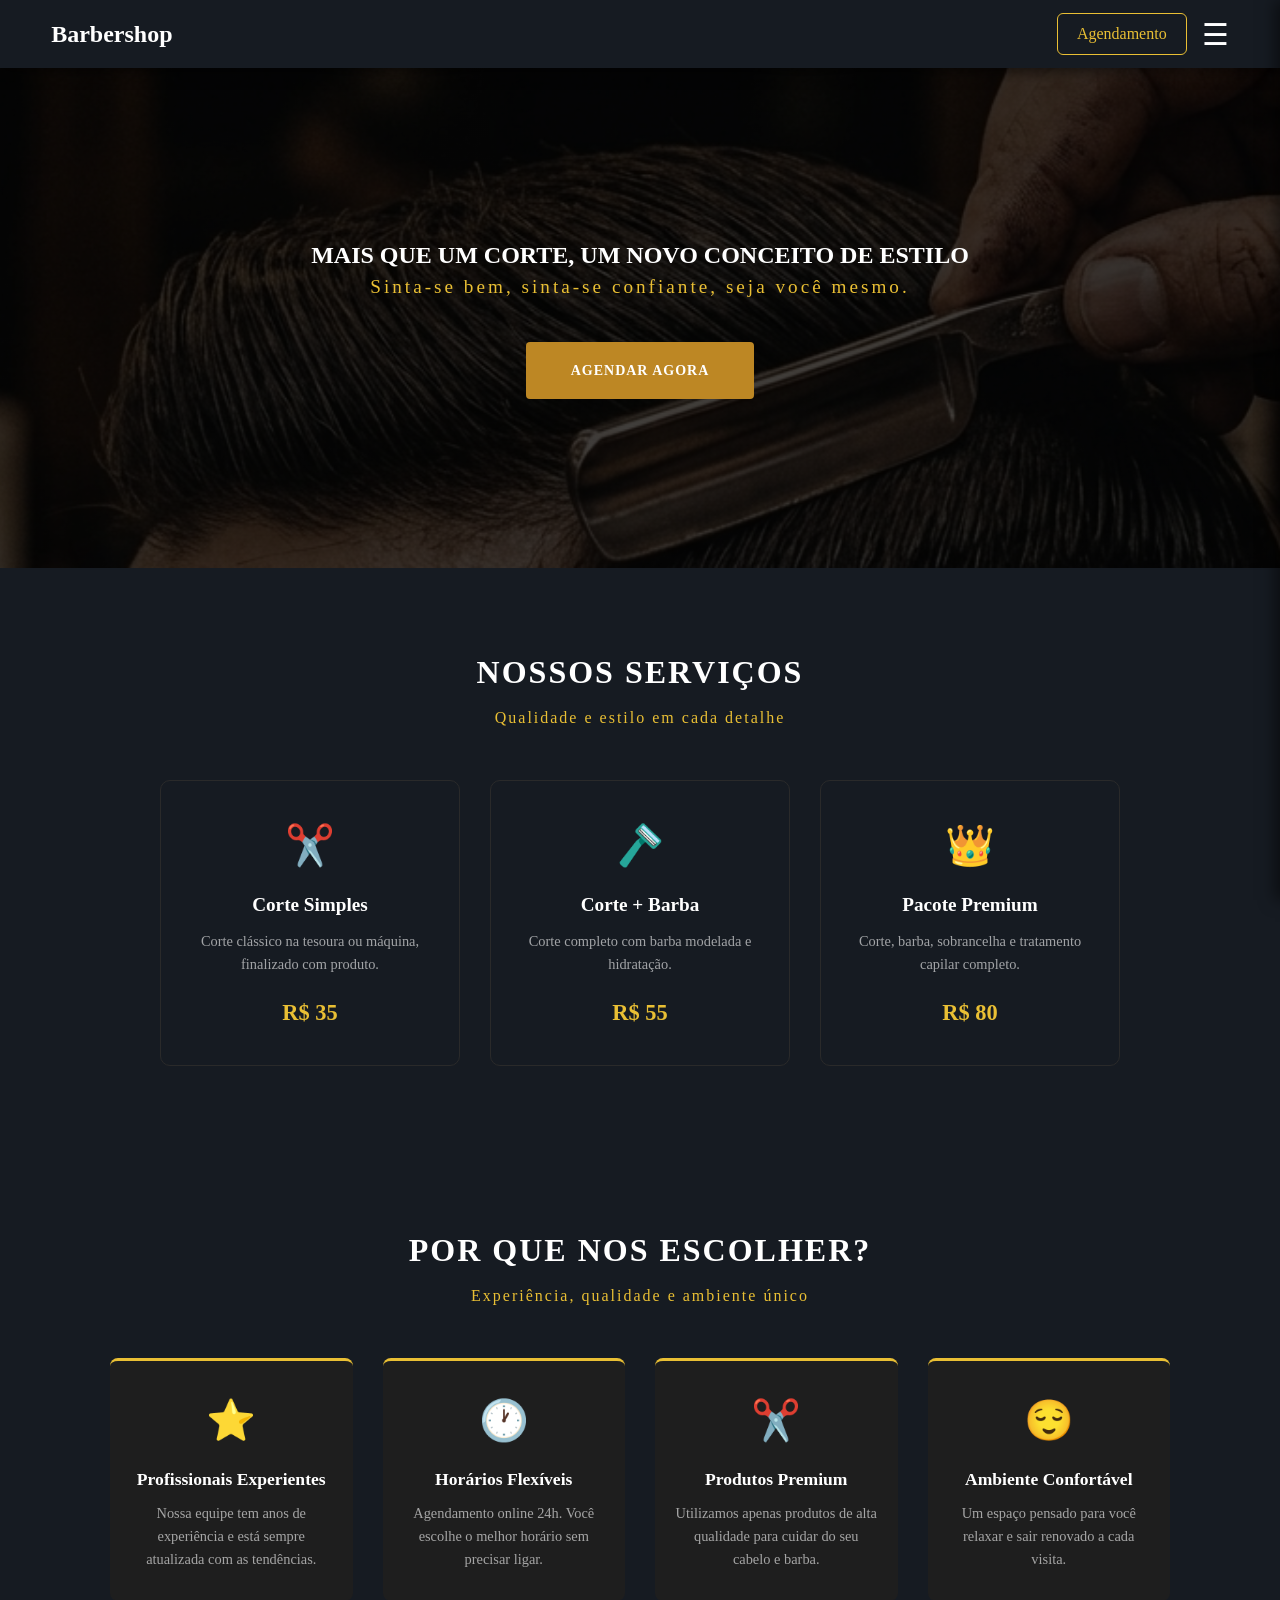
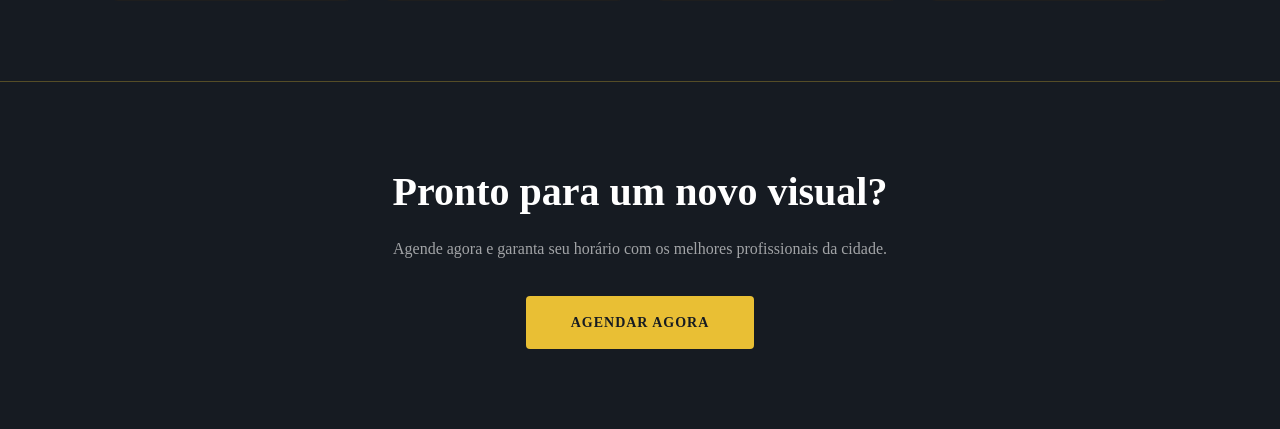
==== index.html @ 770192fc "move arquivos para raiz" ====
<!DOCTYPE html>
<html lang="pt-br">
<head>
    <meta charset="UTF-8">
    <meta name="viewport" content="width=device-width, initial-scale=1.0">
    <link rel="stylesheet" href="global.css">
    <title>LNBarber</title>
</head>
<body>
    <aside id="menu" class="menu">
        <div class="menu-header">
            <button id="fecharmenu" class="fecharmenu">
                ×
            </button>
        </div>

        <nav class="menu-links">
            <a href="agendamento.html">Agendamento</a>
            <a href="cortes.html">Cortes</a>
            <a href="contato.html">Contato</a>
            <a href="sobre.html">Sobre</a>
        </nav>
    </aside>
    <div id="overlay-menu" class="overlay-menu">
        
    </div>
    <header>
        <nav class="navbar">
            <h1 id="logo">Barbershop</h1>
            <div style="display: flex; align-items: center; gap: 15px;">
                <a class="agendamento" href="login.html">Agendamento</a>
                <button id="openMenu" class="btn-abrir-menu">☰</button>
            </div>
        </nav>
    </header>

    <main>
        <section class="hero">
            <div class="hero-content">
                <h2>MAIS QUE UM CORTE, UM NOVO CONCEITO DE ESTILO</h2>
                <p>Sinta-se bem, sinta-se confiante, seja você mesmo.</p>
                <a href="login.html" class="btn-agendar-hero">AGENDAR AGORA</a>
            </div>
        </section>

        <section class="servicos">
            <div class="container">
                <h2 class="titulo-secao">Nossos Serviços</h2>
                <p class="subtitulo-secao">Qualidade e estilo em cada detalhe</p>

                <div class="cards-servicos">

                <div class="card-servico">
                    <div class="card-icone">✂️</div>
                    <h3>Corte Simples</h3>
                    <p>Corte clássico na tesoura ou máquina, finalizado com produto.</p>
                    <span class="preco">R$ 35</span>
                </div>

                <div class="card-servico">
                    <div class="card-icone">🪒</div>
                    <h3>Corte + Barba</h3>
                    <p>Corte completo com barba modelada e hidratação.</p>
                    <span class="preco">R$ 55</span>
                </div>

                <div class="card-servico">
                    <div class="card-icone">👑</div>
                    <h3>Pacote Premium</h3>
                    <p>Corte, barba, sobrancelha e tratamento capilar completo.</p>
                    <span class="preco">R$ 80</span>
                </div>

                </div>
            </div>
        </section>

        <section class="diferenciais">
            <div class="container">
                <h2 class="titulo-secao">Por que nos escolher?</h2>
                <p class="subtitulo-secao">Experiência, qualidade e ambiente único</p>

                <div class="grid-diferenciais">

                <div class="diferencial-item">
                    <span class="diferencial-icone">⭐</span>
                    <h3>Profissionais Experientes</h3>
                    <p>Nossa equipe tem anos de experiência e está sempre atualizada com as tendências.</p>
                </div>

                <div class="diferencial-item">
                    <span class="diferencial-icone">🕐</span>
                    <h3>Horários Flexíveis</h3>
                    <p>Agendamento online 24h. Você escolhe o melhor horário sem precisar ligar.</p>
                </div>

                <div class="diferencial-item">
                    <span class="diferencial-icone">✂️</span>
                    <h3>Produtos Premium</h3>
                    <p>Utilizamos apenas produtos de alta qualidade para cuidar do seu cabelo e barba.</p>
                </div>

                <div class="diferencial-item">
                    <span class="diferencial-icone">😌</span>
                    <h3>Ambiente Confortável</h3>
                    <p>Um espaço pensado para você relaxar e sair renovado a cada visita.</p>
                </div>

                </div>
            </div>
        </section>

        <section class="cta">
            <div class="container">
                <h2>Pronto para um novo visual?</h2>
                <p>Agende agora e garanta seu horário com os melhores profissionais da cidade.</p>
                <a href="login.html" class="btn-cta">AGENDAR AGORA</a>
            </div>
        </section>
    </main>

    <script src="index.js"></script>
</body>
</html>
---- global.css ----
*{
    margin: 0;
    padding: 0;
    box-sizing: border-box;
}

body{
    background-color: rgb(53, 53, 53);
    color: white;
    display: flex;
    flex-direction: column;
    min-height: 100vh;
    line-height: 1.5;
}

html{
    scroll-behavior: smooth;
}

.navbar {
    background-color: #161b22;
    box-shadow: 0 4px 12px rgba(0, 0, 0, 0.5);
    display: flex;
    align-items: center;
    justify-content: space-between;
    padding: 13px 4%;
    width: 100%;
    position: sticky;
    top: 0;
    z-index: 1000;
}

.agendamento{
    text-decoration: none;
    padding: 0.5rem 1.2rem;
    border: 1px solid rgb(233, 191, 52);
    border-radius: 6px;
    color: rgb(233, 191, 52);
}

.agendamento:hover {
    background-color: rgb(233, 191, 52);
    color: white;
}

.btn-abrir-menu {
    background: transparent;
    color: white;
    border: none;
    cursor: pointer;
    font-size: 30px;
}

.menu {
    position: fixed;
    top: 0;
    right: -300px; 
    width: 300px;
    height: 100vh;
    background-color: #101820;
    z-index: 5000;
    transition: 0.4s ease;
    padding: 20px;
    box-shadow: -5px 0 15px rgba(0,0,0,0.5);
}

.menu.active{
    right: 0;
}

.fecharmenu{
    background: transparent;
    border: none;
    color: white;
    font-size: 40px;
    cursor: pointer;
    float: right;
}

.menu-links{
    display: flex;
    flex-direction: column;
    gap: 20px;
    margin-top: 60px;
}

.menu-links a {
    color: white;
    text-decoration: none;
    font-size: 20px;
    font-weight: bold;
    border-bottom: 1px solid #1A2A38;
    padding-bottom: 10px;
}

.overlay-menu {
    position: fixed;
    top: 0;
    left: 0;
    width: 100%;
    height: 100%;
    background: rgba(0,0,0,0.8);
    display: none; 
    z-index: 4999;
}

.overlay-menu.active {
    display: block;
}

.hero {
    height: 500px; 
    
    /* caminho da imagem */
    background: linear-gradient(rgba(0, 0, 0, 0.75), rgba(0, 0, 0, 0.75)), 
                url('imagens/imagemprincipal.png'); 
    
    background-size: cover;
    background-position: center;
    background-attachment: fixed; /* Efeito Parallax suave */
    
    display: flex;
    justify-content: center;
    align-items: center;
    text-align: center;
    padding: 0 20px;
}

.hero-content h1 {
    font-size: clamp(1.8rem, 5vw, 3.5rem); /* Fonte responsiva */
    font-weight: 800;
    letter-spacing: 2px;
    margin-bottom: 15px;
    text-transform: uppercase;
}

.hero-content p {
    color: rgb(233, 191, 52); 
    font-size: clamp(0.9rem, 2vw, 1.2rem);
    letter-spacing: 3px;
    margin-bottom: 40px;
    font-weight: 500;
}

/* Botão central da Hero */
.btn-agendar-hero {
    background-color: #bd8724; 
    color: white;
    text-decoration: none;
    padding: 18px 45px;
    font-weight: bold;
    font-size: 14px;
    letter-spacing: 1px;
    border-radius: 4px;
    transition: all 0.3s ease;
    display: inline-block;
}

.btn-agendar-hero:hover {
    background-color: #eec147d5;
    transform: scale(1.05);
    box-shadow: 0 10px 20px rgba(0,0,0,0.3);
}

.container {
    max-width: 1100px;
    margin: 0 auto;
    padding: 0 20px;
}

.servicos {
    padding: 80px 0;
    background-color: #161b22;
}

.titulo-secao {
    text-align: center;
    font-size: 2rem;
    font-weight: 800;
    text-transform: uppercase;
    letter-spacing: 2px;
    margin-bottom: 10px;
}

.subtitulo-secao {
    text-align: center;
    color: rgb(233, 191, 52);
    letter-spacing: 2px;
    margin-bottom: 50px;
}

.cards-servicos {
    display: flex;
    gap: 30px;
    justify-content: center;
    flex-wrap: wrap; /* em telas pequenas os cards quebram pra baixo */
}

.card-servico {
    background-color: #161b22;
    border: 1px solid #2a2a2a;
    border-radius: 10px;
    padding: 35px 25px;
    text-align: center;
    flex: 1;
    min-width: 220px;
    max-width: 300px;
    transition: transform 0.3s ease, border-color 0.3s ease;
}

.card-servico:hover {
    transform: translateY(-8px);
    border-color: rgb(233, 191, 52);
}

.card-icone {
    font-size: 2.5rem;
    margin-bottom: 15px;
}

.card-servico h3 {
    font-size: 1.2rem;
    font-weight: 700;
    margin-bottom: 10px;
}

.card-servico p {
    color: rgba(255,255,255,0.6);
    font-size: 0.9rem;
    margin-bottom: 20px;
    line-height: 1.6;
}

.preco {
    color: rgb(233, 191, 52);
    font-size: 1.4rem;
    font-weight: 800;
}

.diferenciais {
    padding: 80px 0;
    background-color: #161b22;
}

.grid-diferenciais {
    display: grid;
    grid-template-columns: repeat(auto-fit, minmax(220px, 1fr));
    gap: 30px;
}

.diferencial-item {
    text-align: center;
    padding: 30px 20px;
    border-top: 3px solid rgb(233, 191, 52);
    background-color: #1e1e1e;
    border-radius: 8px;
    transition: transform 0.3s ease;
}

.diferencial-item:hover {
    transform: translateY(-5px);
}

.diferencial-icone {
    font-size: 2.5rem;
    display: block;
    margin-bottom: 15px;
}

.diferencial-item h3 {
    font-size: 1.1rem;
    font-weight: 700;
    margin-bottom: 10px;
}

.diferencial-item p {
    color: rgba(255, 255, 255, 0.6);
    font-size: 0.9rem;
    line-height: 1.6;
}

.cta {
    padding: 80px 20px;
    background-color: #161b22;
    text-align: center;
    border-top: 1px solid rgba(233, 191, 52, 0.3);
}

.cta h2 {
    font-size: clamp(1.5rem, 4vw, 2.5rem);
    font-weight: 800;
    margin-bottom: 15px;
}

.cta p {
    color: rgba(255, 255, 255, 0.6);
    font-size: 1rem;
    margin-bottom: 35px;
}

.btn-cta {
    background-color: rgb(233, 191, 52);
    color: #161b22;
    text-decoration: none;
    padding: 16px 45px;
    font-weight: 800;
    font-size: 14px;
    letter-spacing: 1px;
    border-radius: 4px;
    transition: all 0.3s ease;
    display: inline-block;
}

.btn-cta:hover {
    background-color: #bd8724;
    transform: scale(1.05);
}
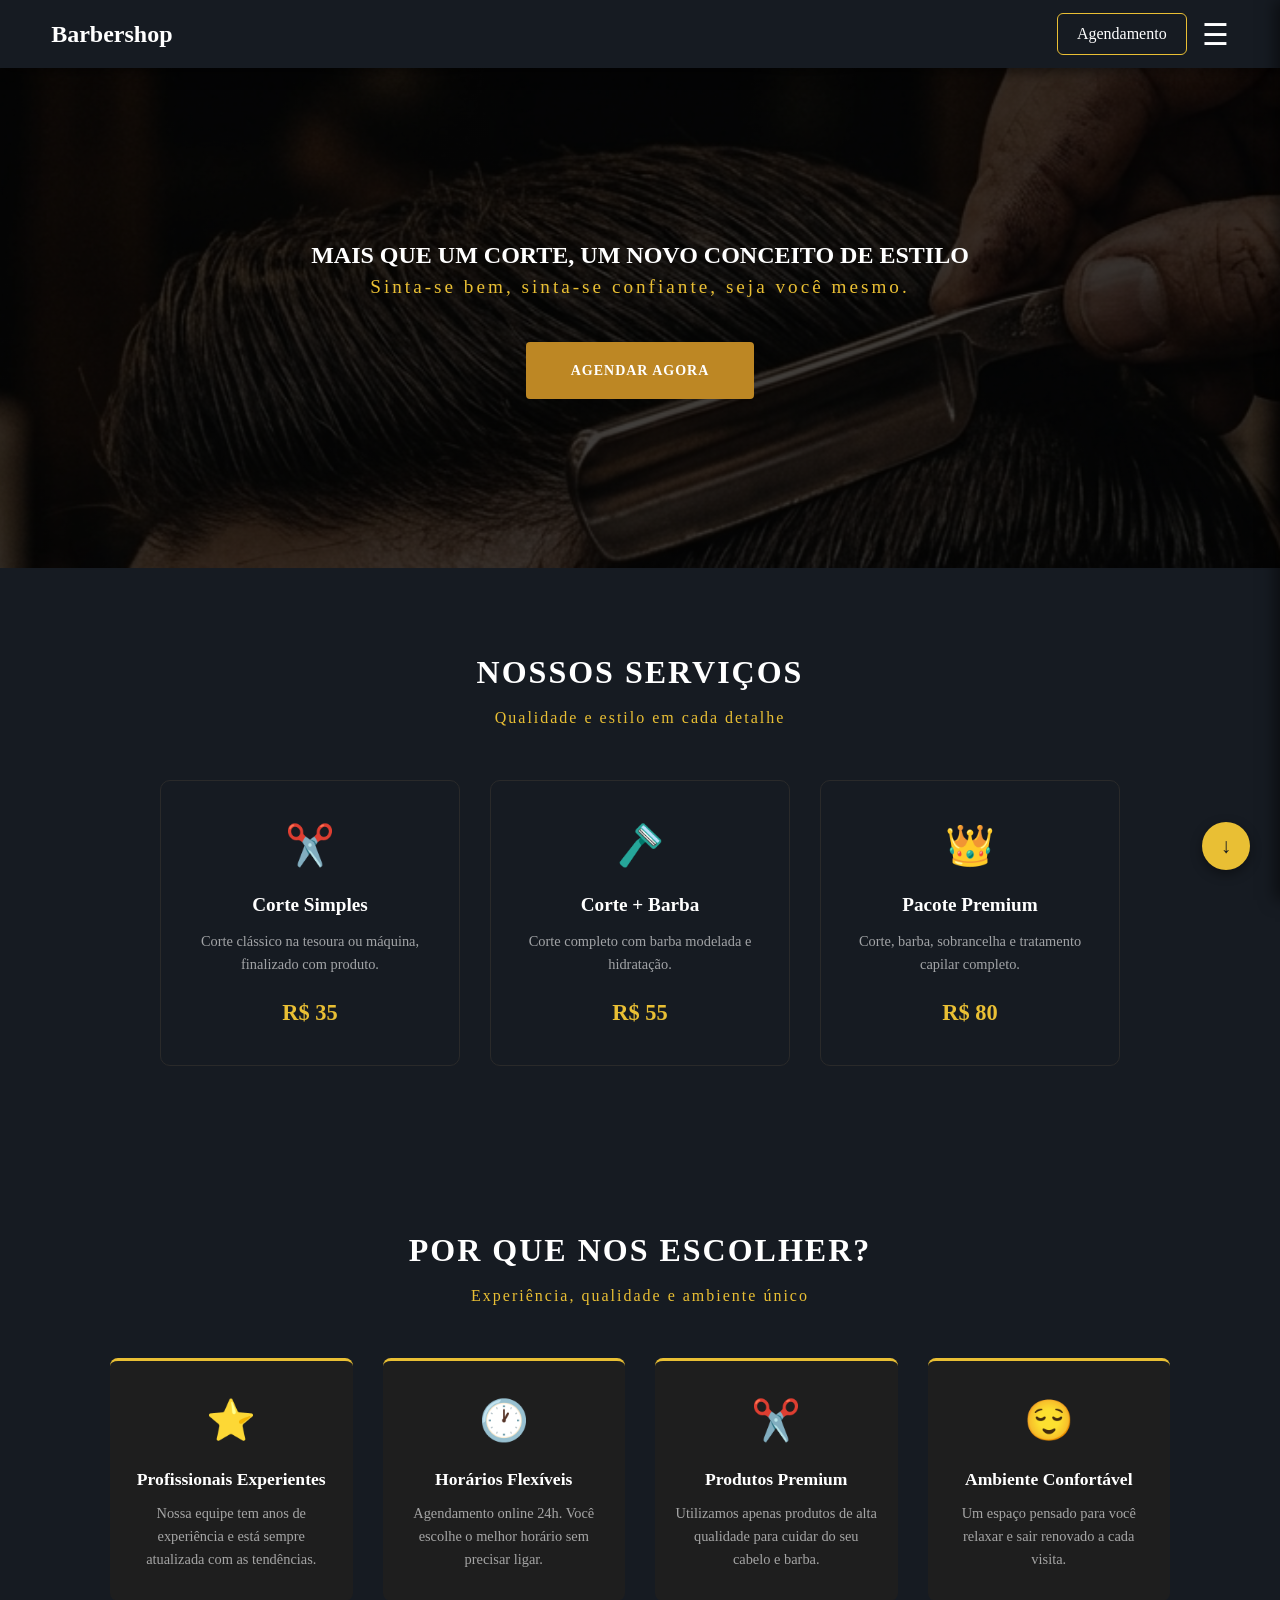
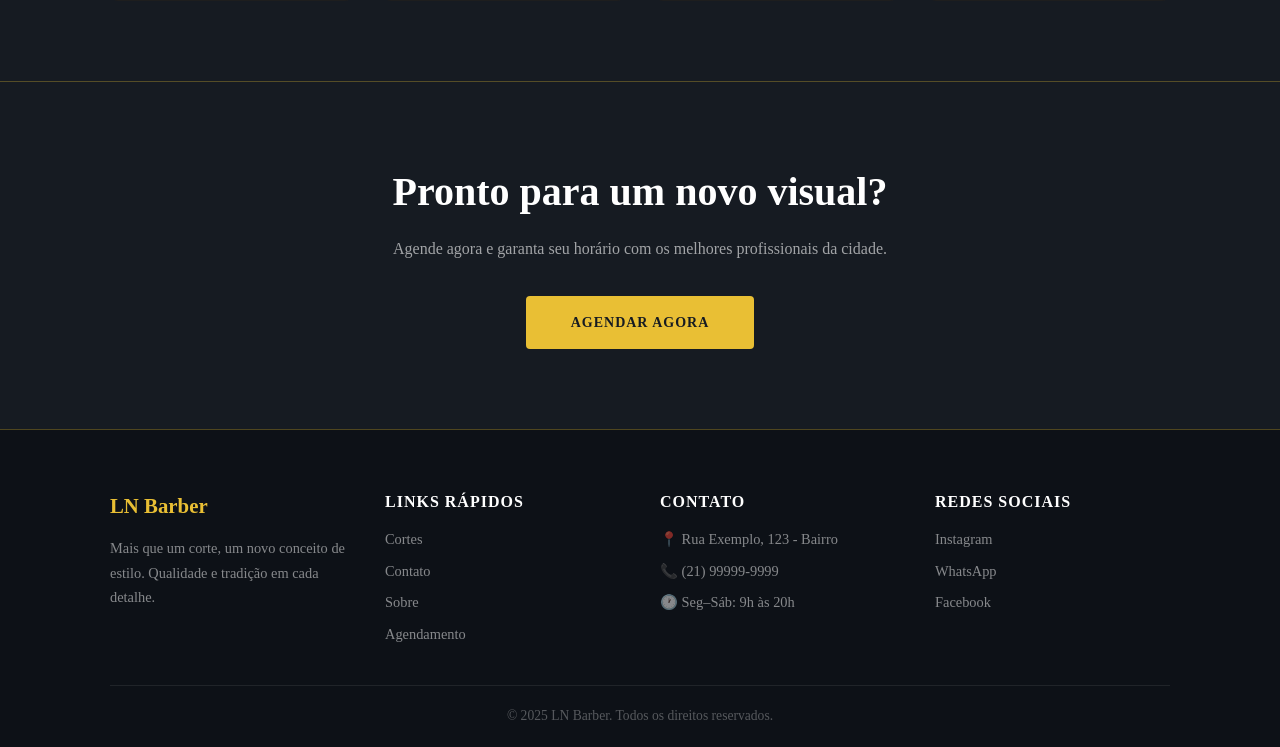
==== commit 59dec021: "adicionei o botão de descer u subir no home e terminei a aba cortes" ====
--- a/index.html
+++ b/index.html
@@ -26,7 +26,7 @@
     </div>
     <header>
         <nav class="navbar">
-            <h1 id="logo">Barbershop</h1>
+            <a href="index.html"><h1 id="logo">Barbershop</h1></a>
             <div style="display: flex; align-items: center; gap: 15px;">
                 <a class="agendamento" href="login.html">Agendamento</a>
                 <button id="openMenu" class="btn-abrir-menu">☰</button>
@@ -119,6 +119,55 @@
         </section>
     </main>
 
+    <footer class="rodape">
+        <div class="container">
+
+            <div class="rodape-grid">
+
+            <div class="rodape-coluna">
+                <h3>LN Barber</h3>
+                <p>Mais que um corte, um novo conceito de estilo. Qualidade e tradição em cada detalhe.</p>
+            </div>
+
+            <div class="rodape-coluna">
+                <h4>Links Rápidos</h4>
+                <ul>
+                <li><a href="cortes.html">Cortes</a></li>
+                <li><a href="contato.html">Contato</a></li>
+                <li><a href="sobre.html">Sobre</a></li>
+                <li><a href="login.html">Agendamento</a></li>
+                </ul>
+            </div>
+
+            <div class="rodape-coluna">
+                <h4>Contato</h4>
+                <ul>
+                <li>📍 Rua Exemplo, 123 - Bairro</li>
+                <li>📞 (21) 99999-9999</li>
+                <li>🕐 Seg–Sáb: 9h às 20h</li>
+                </ul>
+            </div>
+
+            <div class="rodape-coluna">
+                <h4>Redes Sociais</h4>
+                <div class="redes-sociais">
+                <a href="#">Instagram</a>
+                <a href="#">WhatsApp</a>
+                <a href="#">Facebook</a>
+                </div>
+            </div>
+
+            </div>
+
+            <div class="rodape-bottom">
+            <p>© 2025 LN Barber. Todos os direitos reservados.</p>
+            </div>
+
+        </div>
+    </footer>
+
+    <button id="btn-scroll" class="btn-scroll">↓</button>
+
     <script src="index.js"></script>
 </body>
 </html>
--- a/global.css
+++ b/global.css
@@ -28,6 +28,11 @@
     position: sticky;
     top: 0;
     z-index: 1000;
+}
+
+.navbar a {
+    color: white;
+    text-decoration: none;
 }
 
 .agendamento{
@@ -314,4 +319,110 @@
 .btn-cta:hover {
     background-color: #bd8724;
     transform: scale(1.05);
+}
+
+.rodape {
+    background-color: #0d1117;
+    padding: 60px 0 0;
+    border-top: 1px solid rgba(233, 191, 52, 0.3);
+}
+
+.rodape-grid {
+    display: grid;
+    grid-template-columns: repeat(auto-fit, minmax(180px, 1fr));
+    gap: 40px;
+    padding-bottom: 40px;
+}
+
+.rodape-coluna h3 {
+    font-size: 1.3rem;
+    font-weight: 800;
+    color: rgb(233, 191, 52);
+    margin-bottom: 15px;
+}
+
+.rodape-coluna h4 {
+    font-size: 1rem;
+    font-weight: 700;
+    margin-bottom: 15px;
+    text-transform: uppercase;
+    letter-spacing: 1px;
+}
+
+.rodape-coluna p {
+    color: rgba(255, 255, 255, 0.5);
+    font-size: 0.9rem;
+    line-height: 1.7;
+}
+
+.rodape-coluna ul {
+    list-style: none;
+    display: flex;
+    flex-direction: column;
+    gap: 10px;
+}
+
+.rodape-coluna ul li {
+    color: rgba(255, 255, 255, 0.5);
+    font-size: 0.9rem;
+}
+
+.rodape-coluna ul a {
+    color: rgba(255, 255, 255, 0.5);
+    text-decoration: none;
+    transition: color 0.3s ease;
+}
+
+.rodape-coluna ul a:hover {
+    color: rgb(233, 191, 52);
+}
+
+.redes-sociais {
+    display: flex;
+    flex-direction: column;
+    gap: 10px;
+}
+
+.redes-sociais a {
+    color: rgba(255, 255, 255, 0.5);
+    text-decoration: none;
+    font-size: 0.9rem;
+    transition: color 0.3s ease;
+}
+
+.redes-sociais a:hover {
+    color: rgb(233, 191, 52);
+}
+
+.rodape-bottom {
+    border-top: 1px solid rgba(255, 255, 255, 0.08);
+    padding: 20px 0;
+    text-align: center;
+}
+
+.rodape-bottom p {
+    color: rgba(255, 255, 255, 0.3);
+    font-size: 0.85rem;
+}
+
+.btn-scroll {
+    position: fixed;
+    bottom: 30px;
+    right: 30px;
+    width: 48px;
+    height: 48px;
+    border-radius: 50%;
+    background-color: rgb(233, 191, 52);
+    color: #161b22;
+    border: none;
+    font-size: 1.3rem;
+    cursor: pointer;
+    z-index: 999;
+    transition: all 0.3s ease;
+    box-shadow: 0 4px 12px rgba(0, 0, 0, 0.4);
+}
+
+.btn-scroll:hover {
+    transform: scale(1.1);
+    background-color: #bd8724;
 }
